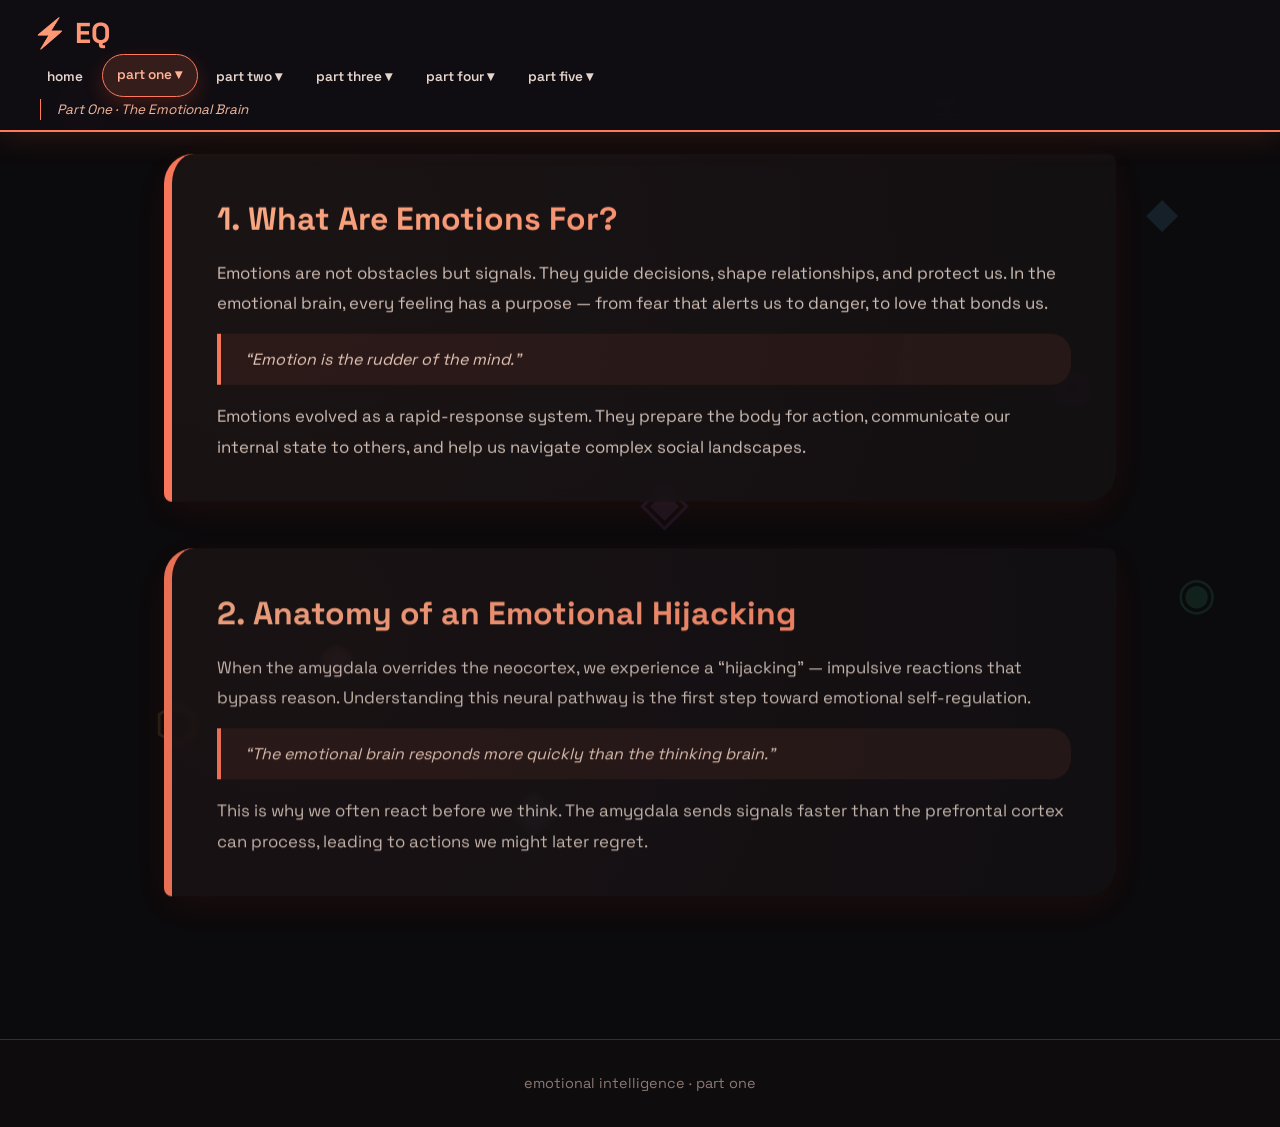
==== part1.html @ 92a75567 "Add files via upload" ====
<!DOCTYPE html>
<html lang="en">
<head>
    <meta charset="UTF-8" />
    <meta name="viewport" content="width=device-width, initial-scale=1.0"/>
    <title>EQ · Part One</title>
    <link rel="stylesheet" href="style.css" />
    <link href="https://fonts.googleapis.com/css2?family=Space+Grotesk:wght@400;600;700&display=swap" rel="stylesheet"/>
</head>
<body>
    <div class="floating-objects" aria-hidden="true">
        <span class="obj obj-1">✦</span><span class="obj obj-2">◆</span>
        <span class="obj obj-3">⬡</span><span class="obj obj-4">◈</span>
        <span class="obj obj-5">◉</span><span class="obj obj-6">⬢</span>
        <span class="obj obj-7">✦</span><span class="obj obj-8">◆</span>
        <span class="obj obj-9">⬡</span>
    </div>

    <nav class="navbar">
        <div class="nav-brand">⚡ EQ</div>
        <ul class="nav-links">
            <li><a href="index.html" class="dropbtn">home</a></li>
            <li class="dropdown">
                <a href="#" class="dropbtn active">part one ▾</a>
                <ul class="dropdown-content">
                    <li><a href="part1.html#part1-1">1. What Are Emotions For?</a></li>
                    <li><a href="part1.html#part1-2">2. Anatomy of an Emotional Hijacking</a></li>
                </ul>
            </li>
            <li class="dropdown">
                <a href="#" class="dropbtn">part two ▾</a>
                <ul class="dropdown-content">
                    <li><a href="part2.html#part2-3">3. When Smart Is Dumb</a></li>
                    <li><a href="part2.html#part2-4">4. Know Thyself</a></li>
                    <li><a href="part2.html#part2-5">5. Passion's Slaves</a></li>
                    <li><a href="part2.html#part2-6">6. The Master Aptitude</a></li>
                    <li><a href="part2.html#part2-7">7. The Roots of Empathy</a></li>
                    <li><a href="part2.html#part2-8">8. The Social Arts</a></li>
                </ul>
            </li>
            <li class="dropdown">
                <a href="#" class="dropbtn">part three ▾</a>
                <ul class="dropdown-content">
                    <li><a href="part3.html#part3-9">9. Intimate Enemies</a></li>
                    <li><a href="part3.html#part3-10">10. Managing with Heart</a></li>
                    <li><a href="part3.html#part3-11">11. Mind and Medicine</a></li>
                </ul>
            </li>
            <li class="dropdown">
                <a href="#" class="dropbtn">part four ▾</a>
                <ul class="dropdown-content">
                    <li><a href="part4.html#part4-12">12. The Family Crucible</a></li>
                    <li><a href="part4.html#part4-13">13. Trauma and Emotional Relearning</a></li>
                    <li><a href="part4.html#part4-14">14. Temperament Is Not Destiny</a></li>
                </ul>
            </li>
            <li class="dropdown">
                <a href="#" class="dropbtn">part five ▾</a>
                <ul class="dropdown-content">
                    <li><a href="part5.html#part5-15">15. The Cost of Emotional Illiteracy</a></li>
                    <li><a href="part5.html#part5-16">16. Schooling the Emotions</a></li>
                </ul>
            </li>
        </ul>
        <div class="nav-extra">Part One · The Emotional Brain</div>
    </nav>

    <main class="content">
        <section id="part1-1" class="page-section">
            <h2>1. What Are Emotions For?</h2>
            <p>Emotions are not obstacles but signals. They guide decisions, shape relationships, and protect us. In the emotional brain, every feeling has a purpose — from fear that alerts us to danger, to love that bonds us.</p>
            <div class="quote">“Emotion is the rudder of the mind.”</div>
            <p>Emotions evolved as a rapid-response system. They prepare the body for action, communicate our internal state to others, and help us navigate complex social landscapes.</p>
        </section>
        <section id="part1-2" class="page-section">
            <h2>2. Anatomy of an Emotional Hijacking</h2>
            <p>When the amygdala overrides the neocortex, we experience a “hijacking” — impulsive reactions that bypass reason. Understanding this neural pathway is the first step toward emotional self-regulation.</p>
            <div class="quote">“The emotional brain responds more quickly than the thinking brain.”</div>
            <p>This is why we often react before we think. The amygdala sends signals faster than the prefrontal cortex can process, leading to actions we might later regret.</p>
        </section>
    </main>

    <footer class="footer"><p>emotional intelligence · part one</p></footer>
    <script src="script.js"></script>
</body>
</html>
---- style.css ----
/* style.css */
* {
    margin: 0;
    padding: 0;
    box-sizing: border-box;
}

body {
    font-family: 'Space Grotesk', sans-serif;
    background: #0b0a0c;
    color: #e8dfd7;
    line-height: 1.6;
    padding-top: 80px;
    overflow-x: hidden;
}

/* floating objects */
.floating-objects {
    position: fixed;
    top: 0;
    left: 0;
    width: 100%;
    height: 100%;
    pointer-events: none;
    z-index: 0;
    overflow: hidden;
}

.obj {
    position: absolute;
    font-size: 2.2rem;
    color: rgba(255, 180, 100, 0.12);
    animation: floatObj 18s infinite alternate ease-in-out;
}

.obj-1 { top: 8%; left: 5%; animation-duration: 14s; font-size: 3rem; color: rgba(255, 120, 80, 0.15); }
.obj-2 { top: 20%; right: 8%; animation-duration: 19s; animation-delay: -2s; font-size: 2.6rem; color: rgba(100, 200, 255, 0.12); }
.obj-3 { bottom: 15%; left: 12%; animation-duration: 16s; animation-delay: -4s; font-size: 3.2rem; color: rgba(255, 220, 100, 0.10); }
.obj-4 { top: 50%; left: 50%; animation-duration: 22s; animation-delay: -6s; font-size: 4rem; color: rgba(200, 130, 255, 0.08); }
.obj-5 { bottom: 30%; right: 5%; animation-duration: 17s; animation-delay: -3s; font-size: 2.8rem; color: rgba(80, 255, 180, 0.10); }
.obj-6 { top: 70%; left: 25%; animation-duration: 20s; animation-delay: -5s; font-size: 2.4rem; color: rgba(255, 150, 200, 0.10); }
.obj-7 { top: 10%; right: 25%; animation-duration: 15s; animation-delay: -1s; font-size: 2rem; color: rgba(255, 200, 150, 0.08); }
.obj-8 { bottom: 5%; left: 40%; animation-duration: 21s; animation-delay: -7s; font-size: 3.6rem; color: rgba(150, 220, 255, 0.07); }
.obj-9 { top: 40%; right: 15%; animation-duration: 18s; animation-delay: -4s; font-size: 2.2rem; color: rgba(255, 100, 130, 0.10); }

@keyframes floatObj {
    0% { transform: translate(0, 0) rotate(0deg) scale(1); }
    25% { transform: translate(30px, -40px) rotate(12deg) scale(1.1); }
    50% { transform: translate(-20px, 20px) rotate(-8deg) scale(0.9); }
    75% { transform: translate(40px, 30px) rotate(6deg) scale(1.05); }
    100% { transform: translate(-10px, -20px) rotate(-4deg) scale(1); }
}

/* ===== NAVIGATION ===== */
.navbar {
    position: fixed;
    top: 0;
    left: 0;
    width: 100%;
    background: rgba(18, 15, 20, 0.92);
    backdrop-filter: blur(14px);
    padding: 0.6rem 2rem;
    z-index: 1000;
    border-bottom: 2px solid #ff7a5c;
    box-shadow: 0 4px 30px rgba(255, 100, 50, 0.15);
    min-height: 70px;
}

.nav-header {
    display: flex;
    align-items: center;
    justify-content: space-between;
    width: 100%;
}

.nav-brand {
    font-size: 1.8rem;
    font-weight: 700;
    background: linear-gradient(135deg, #ff9a76, #ff5e4a);
    -webkit-background-clip: text;
    -webkit-text-fill-color: transparent;
    background-clip: text;
    flex-shrink: 0;
}

/* Hamburger */
.hamburger {
    display: none;
    flex-direction: column;
    gap: 5px;
    background: transparent;
    border: none;
    cursor: pointer;
    padding: 5px;
    z-index: 1001;
}

.hamburger .bar {
    width: 28px;
    height: 3px;
    background: #e6d5cc;
    border-radius: 3px;
    transition: all 0.3s ease;
}

.hamburger.active .bar:nth-child(1) {
    transform: rotate(45deg) translate(5px, 6px);
}

.hamburger.active .bar:nth-child(2) {
    opacity: 0;
}

.hamburger.active .bar:nth-child(3) {
    transform: rotate(-45deg) translate(5px, -6px);
}

.nav-menu {
    display: flex;
    align-items: center;
    gap: 1rem;
    transition: all 0.3s ease;
}

.nav-links {
    list-style: none;
    display: flex;
    gap: 0.2rem;
    flex-wrap: wrap;
    margin: 0;
    padding: 0;
    align-items: center;
}

.nav-links li {
    position: relative;
    list-style: none;
}

.dropbtn {
    display: block;
    color: #e6d5cc;
    text-decoration: none;
    padding: 0.6rem 0.9rem;
    font-weight: 600;
    font-size: 0.85rem;
    border-radius: 40px;
    transition: 0.25s;
    border: 1px solid transparent;
    white-space: nowrap;
    cursor: pointer;
}

.dropbtn:hover, .dropbtn.active {
    background: rgba(255, 120, 80, 0.15);
    color: #ffb295;
    border-color: #ff7a5c;
    transform: translateY(-2px);
    box-shadow: 0 8px 20px rgba(255, 80, 40, 0.2);
}

.dropdown-content {
    display: none;
    position: absolute;
    top: 100%;
    left: 0;
    min-width: 220px;
    background: #1f1820;
    border-radius: 16px;
    padding: 0.6rem 0;
    box-shadow: 0 16px 40px rgba(0,0,0,0.8);
    border: 1px solid #ff7a5c;
    animation: dropdownPulse 0.35s ease;
    z-index: 1001;
    margin-top: 4px;
}

.dropdown-content li {
    list-style: none;
    position: relative;
}

.dropdown-content a {
    color: #e2cec4;
    text-decoration: none;
    display: block;
    padding: 0.5rem 1.4rem;
    font-size: 0.85rem;
    transition: 0.2s;
    border-left: 3px solid transparent;
    white-space: nowrap;
}

.dropdown-content a:hover {
    background: #2f2128;
    border-left-color: #ff7a5c;
    color: #ffd5c0;
    padding-left: 1.8rem;
}

/* Desktop hover */
@media (min-width: 769px) {
    .dropdown:hover .dropdown-content {
        display: block;
    }
}

@keyframes dropdownPulse {
    0% { opacity: 0; transform: translateY(8px) scale(0.96); }
    100% { opacity: 1; transform: translateY(0) scale(1); }
}

.nav-extra {
    color: #f0b8a0;
    font-style: italic;
    font-size: 0.85rem;
    border-left: 1px solid #ff7a5c;
    padding-left: 1rem;
    margin-left: 0.5rem;
}

/* ===== CONTENT ===== */
.content {
    max-width: 1000px;
    margin: 0 auto;
    padding: 2rem 1.5rem 4rem;
    position: relative;
    z-index: 2;
}

.page-section {
    background: rgba(25, 20, 24, 0.7);
    backdrop-filter: blur(4px);
    padding: 2.5rem 2.8rem;
    margin: 2.8rem 0;
    border-radius: 30px 8px 30px 8px;
    border-left: 8px solid #ff7a5c;
    box-shadow: 0 10px 40px rgba(255, 80, 40, 0.08);
    transition: all 0.4s cubic-bezier(0.175, 0.885, 0.32, 1.275);
    scroll-margin-top: 100px;
    position: relative;
    overflow: hidden;
}

.page-section::before {
    content: '';
    position: absolute;
    top: -50%;
    left: -50%;
    width: 200%;
    height: 200%;
    background: radial-gradient(circle at 30% 40%, rgba(255, 120, 80, 0.03), transparent 60%);
    pointer-events: none;
}

.page-section:hover {
    transform: scale(1.01) translateY(-6px);
    border-left-color: #ffb07c;
    box-shadow: 0 20px 50px rgba(255, 80, 40, 0.18);
}

.page-section h2 {
    font-size: 2rem;
    font-weight: 700;
    color: #ffbe9e;
    margin-bottom: 0.8rem;
    background: linear-gradient(135deg, #ffb08a, #ff7a5c);
    -webkit-background-clip: text;
    -webkit-text-fill-color: transparent;
    background-clip: text;
}

.page-section p {
    font-size: 1.05rem;
    color: #d5c6bc;
    line-height: 1.8;
}

.quote {
    font-style: italic;
    border-left: 4px solid #ff7a5c;
    padding-left: 1.5rem;
    color: #eccfc0;
    background: rgba(255, 120, 80, 0.08);
    border-radius: 0 20px 20px 0;
    padding: 0.8rem 1.5rem;
    margin: 1rem 0;
}

.highlight {
    border-left-color: #ffb07c;
    background: linear-gradient(145deg, #1f171c, #2a1f24);
}

blockquote {
    font-size: 1.5rem;
    font-weight: 400;
    font-style: italic;
    color: #f0d4c4;
    padding: 1.2rem 2rem;
    background: rgba(255, 180, 130, 0.06);
    border-radius: 40px 8px 40px 8px;
    margin: 1.5rem 0;
    border: 1px solid #ff7a5c;
}

.hero-section {
    text-align: center;
    border-left-color: #ffb07c;
    padding: 4rem 2.8rem;
}

.hero-section h1 {
    font-size: 3.5rem;
    background: linear-gradient(135deg, #ffb08a, #ff5e4a);
    -webkit-background-clip: text;
    -webkit-text-fill-color: transparent;
    background-clip: text;
}

.subtitle {
    font-size: 1.2rem;
    color: #b8a094;
    margin-bottom: 2rem;
}

.hero-quote {
    max-width: 700px;
    margin: 0 auto 2rem;
}

.hero-quote blockquote {
    font-size: 1.3rem;
    border: none;
    background: rgba(255, 180, 130, 0.05);
}

.hero-quote cite {
    color: #a0887c;
    font-size: 1rem;
}

.btn-primary {
    display: inline-block;
    padding: 0.8rem 2.5rem;
    background: linear-gradient(135deg, #ff7a5c, #ff5e4a);
    color: #fff;
    text-decoration: none;
    border-radius: 50px;
    font-weight: 700;
    transition: 0.3s;
    box-shadow: 0 8px 25px rgba(255, 80, 40, 0.3);
}

.btn-primary:hover {
    transform: scale(1.05);
    box-shadow: 0 12px 35px rgba(255, 80, 40, 0.5);
}

.footer {
    text-align: center;
    padding: 2rem 1rem;
    color: #8a7a72;
    font-size: 0.9rem;
    border-top: 1px solid #3a2e2a;
    background: #0f0c0e;
    margin-top: 2rem;
}

/* ===== RESPONSIVE ===== */
@media (max-width: 1024px) {
    .dropbtn {
        font-size: 0.8rem;
        padding: 0.5rem 0.7rem;
    }
    .dropdown-content {
        min-width: 200px;
    }
}

@media (max-width: 768px) {
    body {
        padding-top: 60px;
    }

    .navbar {
        padding: 0.5rem 1rem;
        min-height: 60px;
    }

    .hamburger {
        display: flex;
    }

    .nav-menu {
        display: none;
        flex-direction: column;
        width: 100%;
        padding: 1rem 0;
        gap: 0.5rem;
        max-height: 70vh;
        overflow-y: auto;
    }

    .nav-menu.open {
        display: flex;
    }

    .nav-links {
        flex-direction: column;
        width: 100%;
        gap: 0.3rem;
    }

    .nav-links li {
        width: 100%;
    }

    .dropbtn {
        width: 100%;
        text-align: center;
        padding: 0.6rem 0.8rem;
        font-size: 0.85rem;
        white-space: normal;
    }

    .dropdown-content {
        position: static;
        width: 100%;
        border-radius: 12px;
        margin-top: 2px;
        box-shadow: none;
        border: 1px solid rgba(255, 122, 92, 0.3);
        animation: none;
        max-height: 0;
        overflow: hidden;
        padding: 0;
        transition: max-height 0.3s ease, padding 0.3s ease;
    }

    .dropdown-content.open {
        max-height: 500px;
        padding: 0.4rem 0;
    }

    .dropdown-content a {
        white-space: normal;
        font-size: 0.8rem;
        padding: 0.4rem 1rem;
        text-align: center;
        border-left: none;
        border-bottom: 1px solid rgba(255, 122, 92, 0.1);
    }

    .dropdown-content a:hover {
        padding-left: 1rem;
        background: rgba(255, 120, 80, 0.1);
    }

    .dropdown-content a:last-child {
        border-bottom: none;
    }

    .nav-extra {
        display: none;
    }

    .content {
        padding: 1rem 1rem 3rem;
    }

    .page-section {
        padding: 1.8rem 1.2rem;
        margin: 1.8rem 0;
        border-left-width: 6px;
        border-radius: 20px 6px 20px 6px;
    }

    .page-section h2 {
        font-size: 1.5rem;
    }

    .page-section p {
        font-size: 0.95rem;
        line-height: 1.6;
    }

    .hero-section {
        padding: 2.5rem 1.2rem;
    }

    .hero-section h1 {
        font-size: 2.2rem;
    }

    .subtitle {
        font-size: 1rem;
    }

    blockquote {
        font-size: 1.1rem;
        padding: 1rem 1.2rem;
        margin: 1rem 0;
    }

    .hero-quote blockquote {
        font-size: 1rem;
    }

    .btn-primary {
        padding: 0.6rem 1.8rem;
        font-size: 0.9rem;
    }

    .obj {
        font-size: 1.6rem;
    }
}

@media (max-width: 480px) {
    .navbar {
        padding: 0.4rem 0.8rem;
        min-height: 55px;
    }

    .nav-brand {
        font-size: 1.4rem;
    }

    .hamburger .bar {
        width: 24px;
        height: 2.5px;
    }

    .dropbtn {
        font-size: 0.75rem;
        padding: 0.5rem 0.6rem;
    }

    .dropdown-content a {
        font-size: 0.7rem;
        padding: 0.35rem 0.8rem;
    }

    .page-section {
        padding: 1.2rem 0.8rem;
        margin: 1.2rem 0;
    }

    .page-section h2 {
        font-size: 1.2rem;
    }

    .page-section p {
        font-size: 0.85rem;
    }

    .hero-section h1 {
        font-size: 1.8rem;
    }

    blockquote {
        font-size: 0.95rem;
        padding: 0.8rem 1rem;
    }

    .quote {
        font-size: 0.9rem;
        padding: 0.6rem 1rem;
    }

    .obj {
        font-size: 1.2rem;
    }

    .floating-objects .obj-4,
    .floating-objects .obj-8 {
        display: none;
    }
}
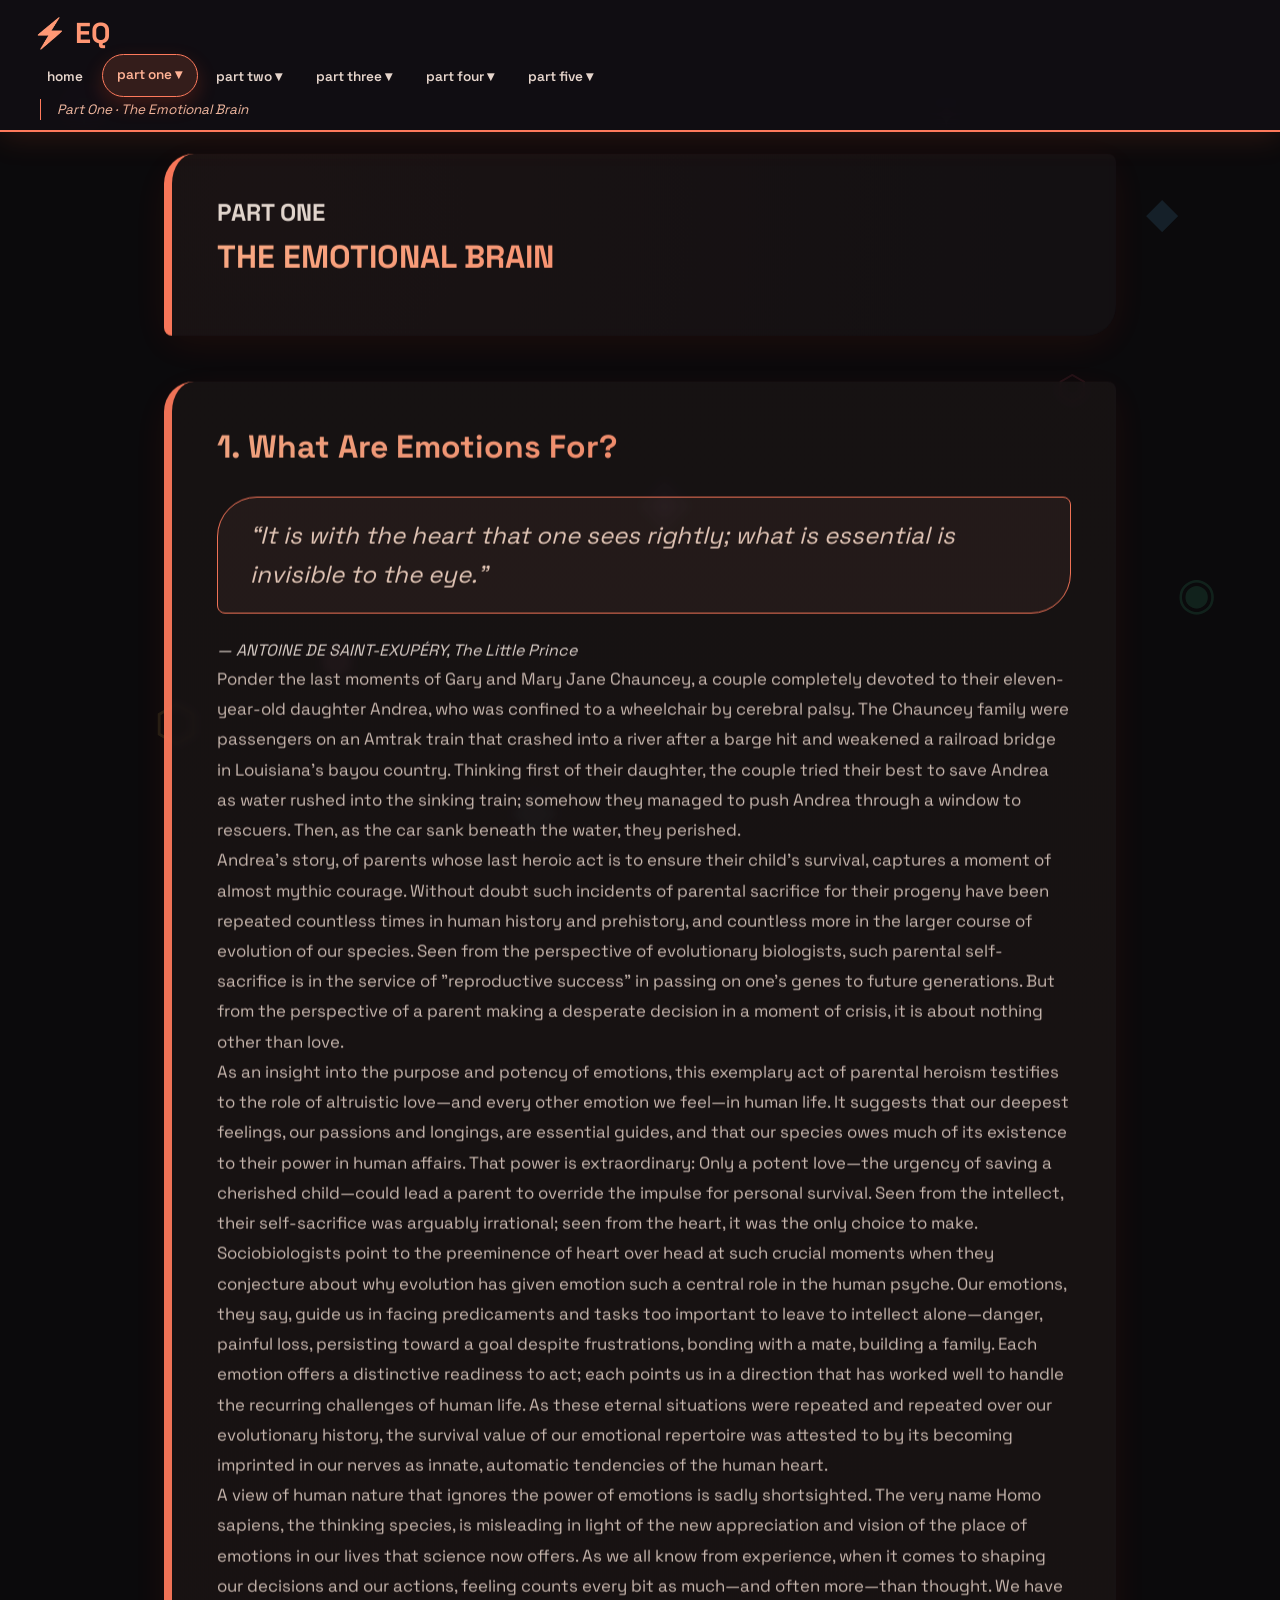
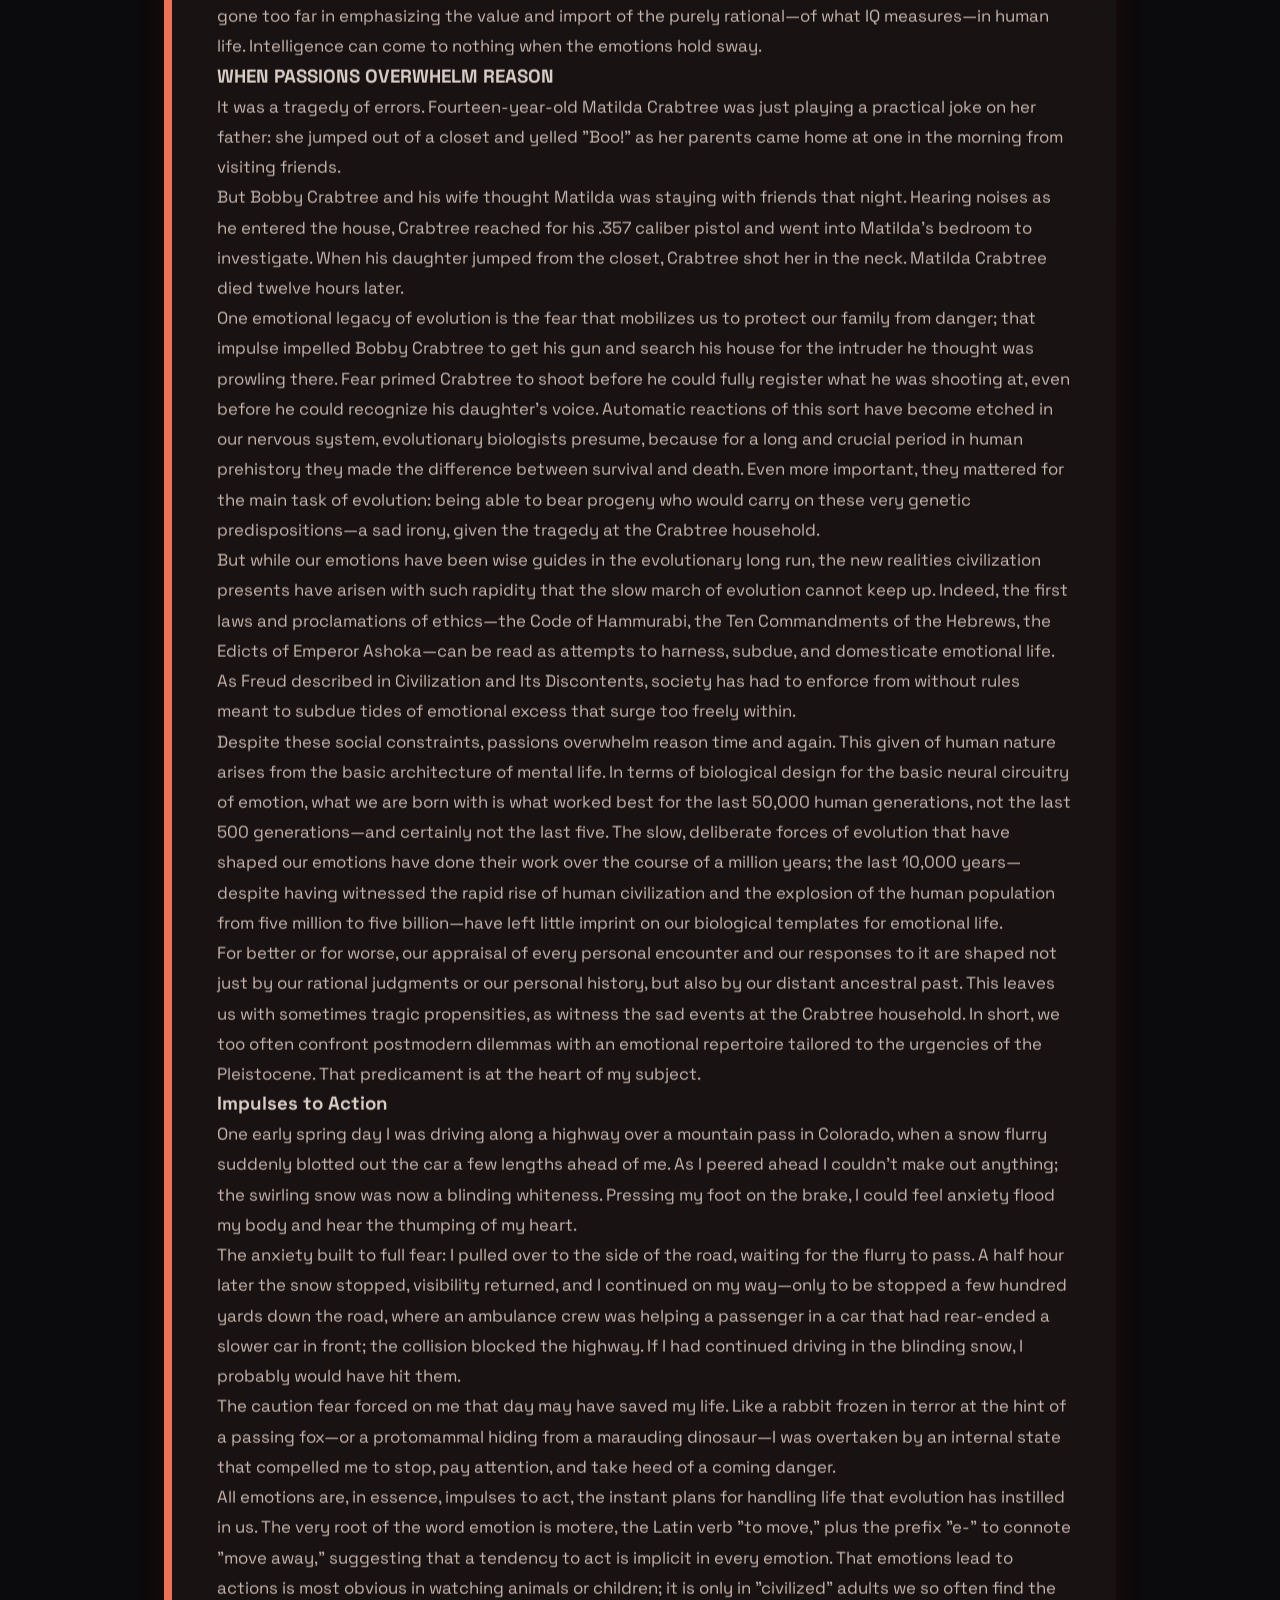
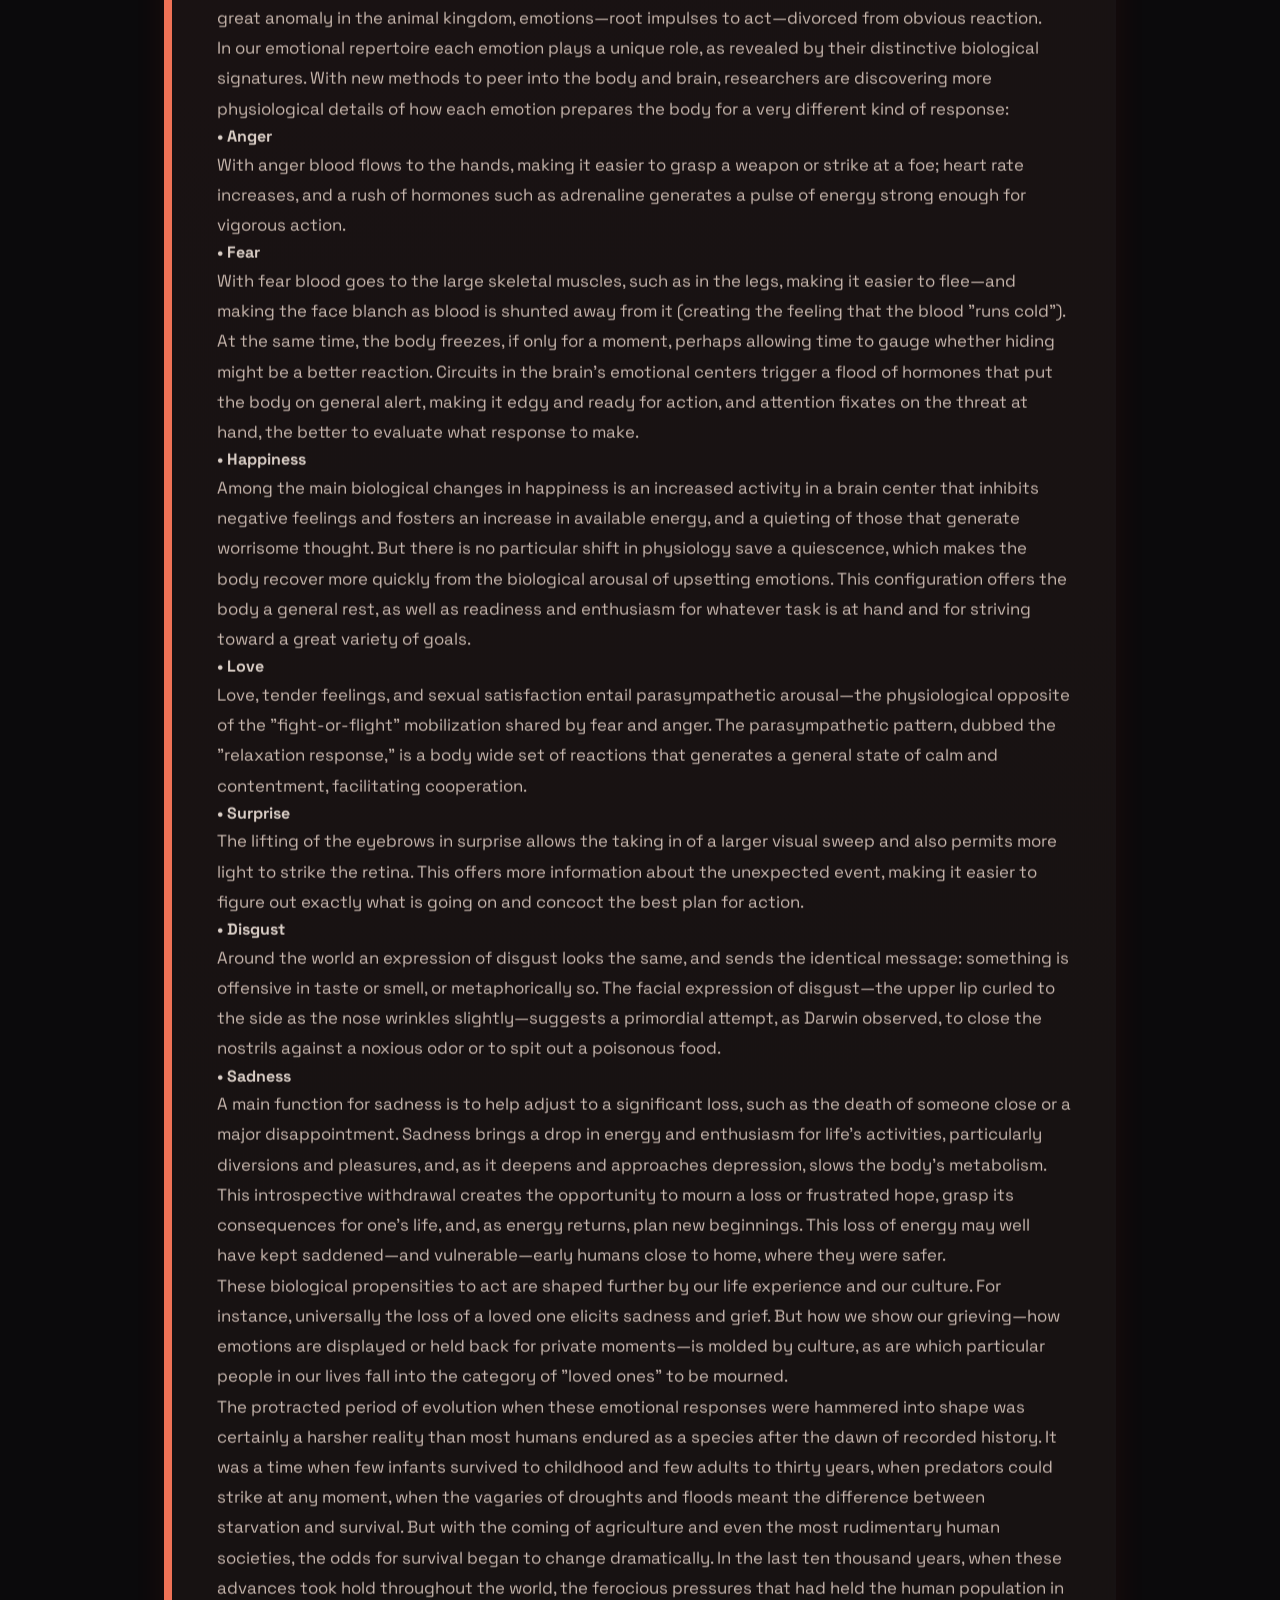
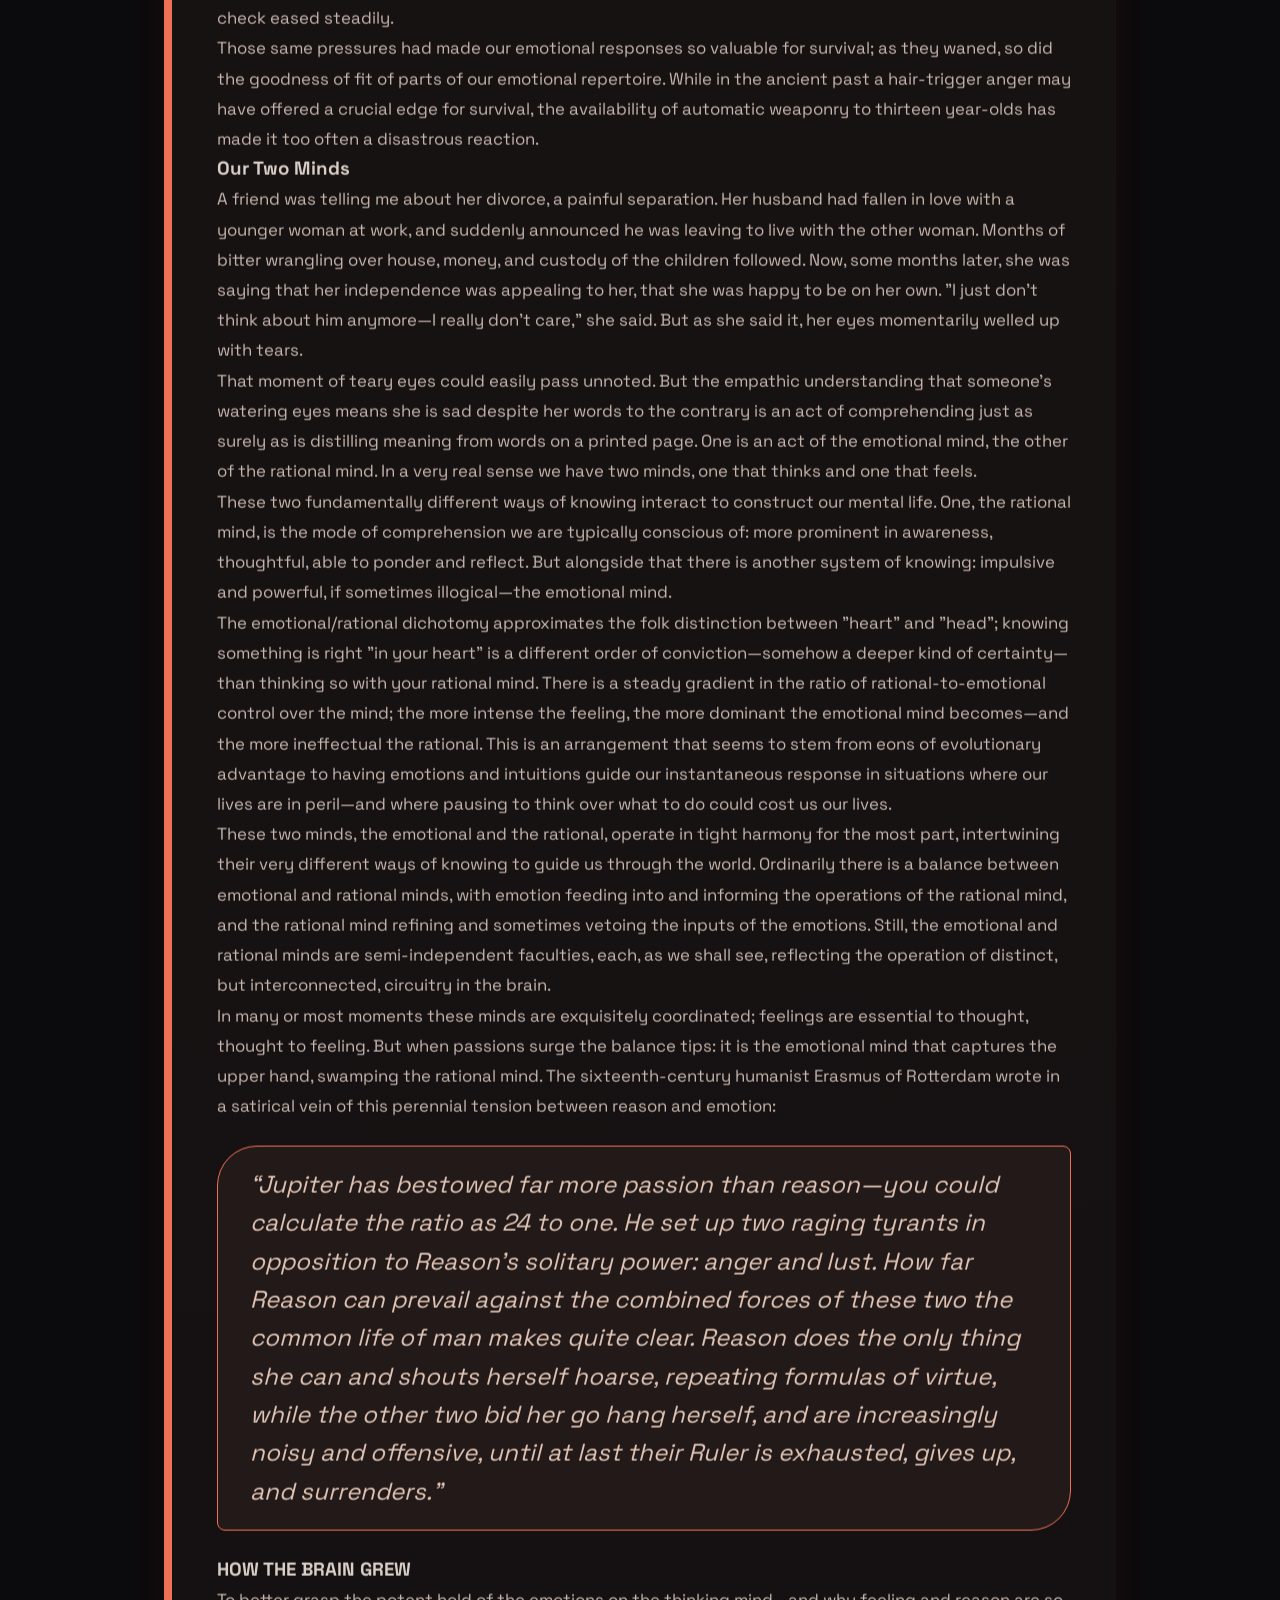
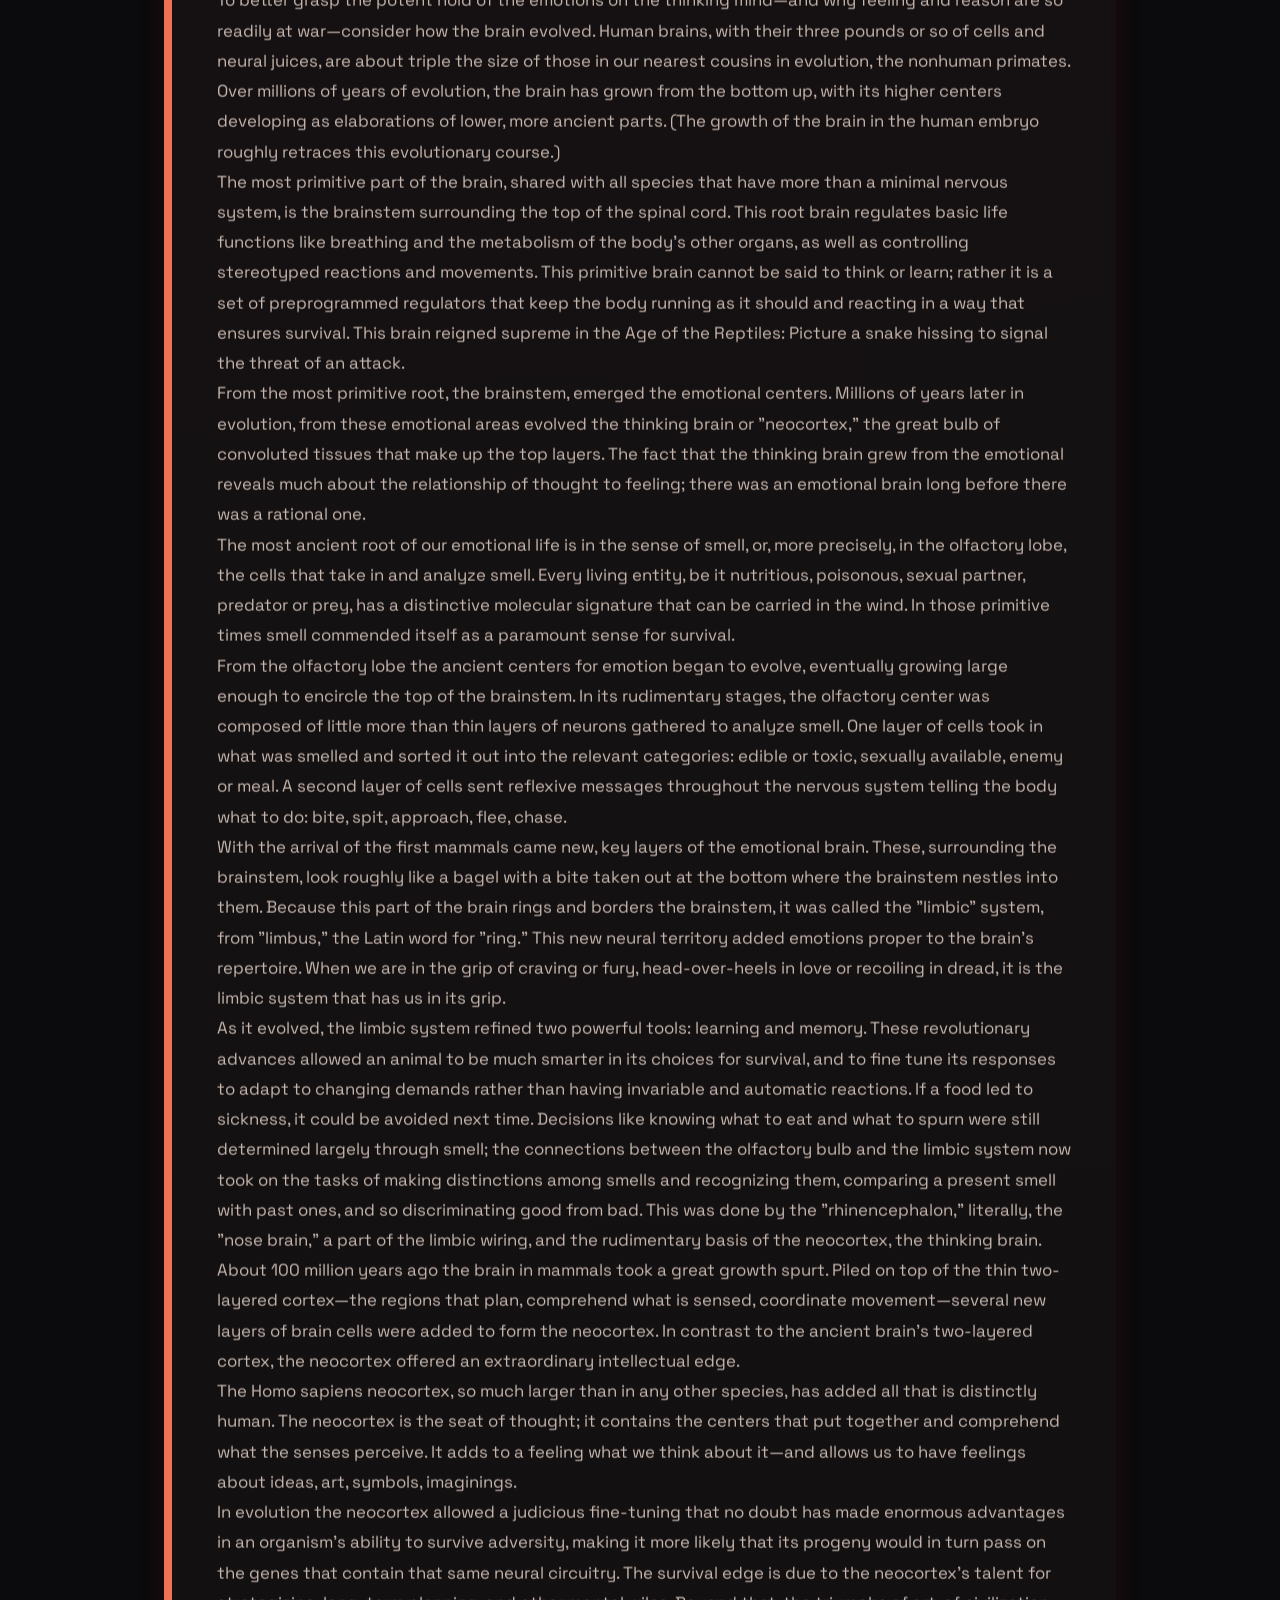
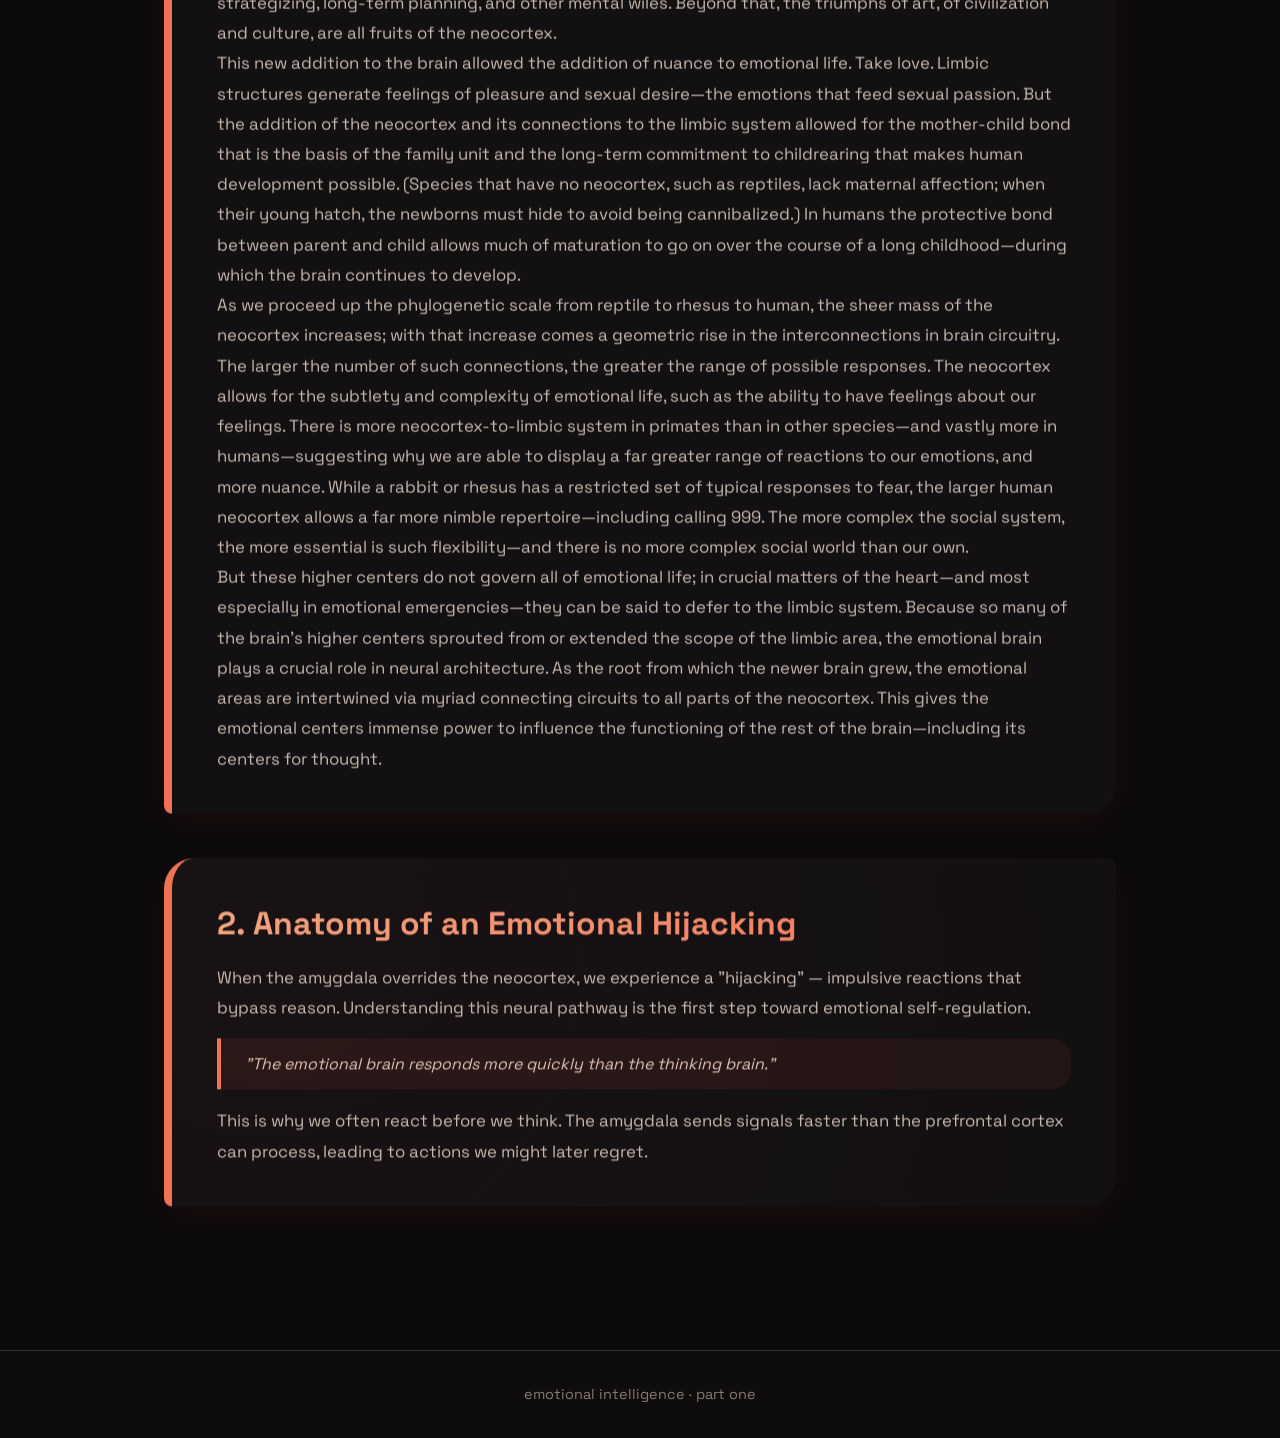
==== commit 36b859ee: "Update part1.html" ====
--- a/part1.html
+++ b/part1.html
@@ -66,21 +66,151 @@
     </nav>
 
     <main class="content">
-        <section id="part1-1" class="page-section">
-            <h2>1. What Are Emotions For?</h2>
-            <p>Emotions are not obstacles but signals. They guide decisions, shape relationships, and protect us. In the emotional brain, every feeling has a purpose — from fear that alerts us to danger, to love that bonds us.</p>
-            <div class="quote">“Emotion is the rudder of the mind.”</div>
-            <p>Emotions evolved as a rapid-response system. They prepare the body for action, communicate our internal state to others, and help us navigate complex social landscapes.</p>
-        </section>
-        <section id="part1-2" class="page-section">
-            <h2>2. Anatomy of an Emotional Hijacking</h2>
-            <p>When the amygdala overrides the neocortex, we experience a “hijacking” — impulsive reactions that bypass reason. Understanding this neural pathway is the first step toward emotional self-regulation.</p>
-            <div class="quote">“The emotional brain responds more quickly than the thinking brain.”</div>
-            <p>This is why we often react before we think. The amygdala sends signals faster than the prefrontal cortex can process, leading to actions we might later regret.</p>
-        </section>
-    </main>
+    <!-- Part One Header -->
+    <section class="page-section part-header">
+        <h1 class="part-title">PART ONE</h1>
+        <h2 class="part-subtitle">THE EMOTIONAL BRAIN</h2>
+    </section>
+
+    <!-- Chapter 1: What Are Emotions For? -->
+    <section id="part1-1" class="page-section">
+        <h2>1. What Are Emotions For?</h2>
+        
+        <div class="epigraph">
+            <blockquote>“It is with the heart that one sees rightly; what is essential is invisible to the eye.”</blockquote>
+            <cite>— ANTOINE DE SAINT-EXUPÉRY, <em>The Little Prince</em></cite>
+        </div>
+
+        <p>Ponder the last moments of Gary and Mary Jane Chauncey, a couple completely devoted to their eleven-year-old daughter Andrea, who was confined to a wheelchair by cerebral palsy. The Chauncey family were passengers on an Amtrak train that crashed into a river after a barge hit and weakened a railroad bridge in Louisiana's bayou country. Thinking first of their daughter, the couple tried their best to save Andrea as water rushed into the sinking train; somehow they managed to push Andrea through a window to rescuers. Then, as the car sank beneath the water, they perished.</p>
+        
+        <p>Andrea's story, of parents whose last heroic act is to ensure their child's survival, captures a moment of almost mythic courage. Without doubt such incidents of parental sacrifice for their progeny have been repeated countless times in human history and prehistory, and countless more in the larger course of evolution of our species. Seen from the perspective of evolutionary biologists, such parental self-sacrifice is in the service of "reproductive success" in passing on one's genes to future generations. But from the perspective of a parent making a desperate decision in a moment of crisis, it is about nothing other than love.</p>
+        
+        <p>As an insight into the purpose and potency of emotions, this exemplary act of parental heroism testifies to the role of altruistic love—and every other emotion we feel—in human life. It suggests that our deepest feelings, our passions and longings, are essential guides, and that our species owes much of its existence to their power in human affairs. That power is extraordinary: Only a potent love—the urgency of saving a cherished child—could lead a parent to override the impulse for personal survival. Seen from the intellect, their self-sacrifice was arguably irrational; seen from the heart, it was the only choice to make.</p>
+        
+        <p>Sociobiologists point to the preeminence of heart over head at such crucial moments when they conjecture about why evolution has given emotion such a central role in the human psyche. Our emotions, they say, guide us in facing predicaments and tasks too important to leave to intellect alone—danger, painful loss, persisting toward a goal despite frustrations, bonding with a mate, building a family. Each emotion offers a distinctive readiness to act; each points us in a direction that has worked well to handle the recurring challenges of human life. As these eternal situations were repeated and repeated over our evolutionary history, the survival value of our emotional repertoire was attested to by its becoming imprinted in our nerves as innate, automatic tendencies of the human heart.</p>
+        
+        <p>A view of human nature that ignores the power of emotions is sadly shortsighted. The very name Homo sapiens, the thinking species, is misleading in light of the new appreciation and vision of the place of emotions in our lives that science now offers. As we all know from experience, when it comes to shaping our decisions and our actions, feeling counts every bit as much—and often more—than thought. We have gone too far in emphasizing the value and import of the purely rational—of what IQ measures—in human life. Intelligence can come to nothing when the emotions hold sway.</p>
+
+        <h3>WHEN PASSIONS OVERWHELM REASON</h3>
+
+        <p>It was a tragedy of errors. Fourteen-year-old Matilda Crabtree was just playing a practical joke on her father: she jumped out of a closet and yelled "Boo!" as her parents came home at one in the morning from visiting friends.</p>
+        
+        <p>But Bobby Crabtree and his wife thought Matilda was staying with friends that night. Hearing noises as he entered the house, Crabtree reached for his .357 caliber pistol and went into Matilda's bedroom to investigate. When his daughter jumped from the closet, Crabtree shot her in the neck. Matilda Crabtree died twelve hours later.</p>
+        
+        <p>One emotional legacy of evolution is the fear that mobilizes us to protect our family from danger; that impulse impelled Bobby Crabtree to get his gun and search his house for the intruder he thought was prowling there. Fear primed Crabtree to shoot before he could fully register what he was shooting at, even before he could recognize his daughter's voice. Automatic reactions of this sort have become etched in our nervous system, evolutionary biologists presume, because for a long and crucial period in human prehistory they made the difference between survival and death. Even more important, they mattered for the main task of evolution: being able to bear progeny who would carry on these very genetic predispositions—a sad irony, given the tragedy at the Crabtree household.</p>
+        
+        <p>But while our emotions have been wise guides in the evolutionary long run, the new realities civilization presents have arisen with such rapidity that the slow march of evolution cannot keep up. Indeed, the first laws and proclamations of ethics—the Code of Hammurabi, the Ten Commandments of the Hebrews, the Edicts of Emperor Ashoka—can be read as attempts to harness, subdue, and domesticate emotional life. As Freud described in Civilization and Its Discontents, society has had to enforce from without rules meant to subdue tides of emotional excess that surge too freely within.</p>
+        
+        <p>Despite these social constraints, passions overwhelm reason time and again. This given of human nature arises from the basic architecture of mental life. In terms of biological design for the basic neural circuitry of emotion, what we are born with is what worked best for the last 50,000 human generations, not the last 500 generations—and certainly not the last five. The slow, deliberate forces of evolution that have shaped our emotions have done their work over the course of a million years; the last 10,000 years—despite having witnessed the rapid rise of human civilization and the explosion of the human population from five million to five billion—have left little imprint on our biological templates for emotional life.</p>
+        
+        <p>For better or for worse, our appraisal of every personal encounter and our responses to it are shaped not just by our rational judgments or our personal history, but also by our distant ancestral past. This leaves us with sometimes tragic propensities, as witness the sad events at the Crabtree household. In short, we too often confront postmodern dilemmas with an emotional repertoire tailored to the urgencies of the Pleistocene. That predicament is at the heart of my subject.</p>
+
+        <h3>Impulses to Action</h3>
+
+        <p>One early spring day I was driving along a highway over a mountain pass in Colorado, when a snow flurry suddenly blotted out the car a few lengths ahead of me. As I peered ahead I couldn't make out anything; the swirling snow was now a blinding whiteness. Pressing my foot on the brake, I could feel anxiety flood my body and hear the thumping of my heart.</p>
+        
+        <p>The anxiety built to full fear: I pulled over to the side of the road, waiting for the flurry to pass. A half hour later the snow stopped, visibility returned, and I continued on my way—only to be stopped a few hundred yards down the road, where an ambulance crew was helping a passenger in a car that had rear-ended a slower car in front; the collision blocked the highway. If I had continued driving in the blinding snow, I probably would have hit them.</p>
+        
+        <p>The caution fear forced on me that day may have saved my life. Like a rabbit frozen in terror at the hint of a passing fox—or a protomammal hiding from a marauding dinosaur—I was overtaken by an internal state that compelled me to stop, pay attention, and take heed of a coming danger.</p>
+        
+        <p>All emotions are, in essence, impulses to act, the instant plans for handling life that evolution has instilled in us. The very root of the word emotion is motere, the Latin verb "to move," plus the prefix "e-" to connote "move away," suggesting that a tendency to act is implicit in every emotion. That emotions lead to actions is most obvious in watching animals or children; it is only in "civilized" adults we so often find the great anomaly in the animal kingdom, emotions—root impulses to act—divorced from obvious reaction.</p>
+        
+        <p>In our emotional repertoire each emotion plays a unique role, as revealed by their distinctive biological signatures. With new methods to peer into the body and brain, researchers are discovering more physiological details of how each emotion prepares the body for a very different kind of response:</p>
+
+        <div class="emotion-list">
+            <div class="emotion-item">
+                <h4>• Anger</h4>
+                <p>With anger blood flows to the hands, making it easier to grasp a weapon or strike at a foe; heart rate increases, and a rush of hormones such as adrenaline generates a pulse of energy strong enough for vigorous action.</p>
+            </div>
+            <div class="emotion-item">
+                <h4>• Fear</h4>
+                <p>With fear blood goes to the large skeletal muscles, such as in the legs, making it easier to flee—and making the face blanch as blood is shunted away from it (creating the feeling that the blood "runs cold"). At the same time, the body freezes, if only for a moment, perhaps allowing time to gauge whether hiding might be a better reaction. Circuits in the brain's emotional centers trigger a flood of hormones that put the body on general alert, making it edgy and ready for action, and attention fixates on the threat at hand, the better to evaluate what response to make.</p>
+            </div>
+            <div class="emotion-item">
+                <h4>• Happiness</h4>
+                <p>Among the main biological changes in happiness is an increased activity in a brain center that inhibits negative feelings and fosters an increase in available energy, and a quieting of those that generate worrisome thought. But there is no particular shift in physiology save a quiescence, which makes the body recover more quickly from the biological arousal of upsetting emotions. This configuration offers the body a general rest, as well as readiness and enthusiasm for whatever task is at hand and for striving toward a great variety of goals.</p>
+            </div>
+            <div class="emotion-item">
+                <h4>• Love</h4>
+                <p>Love, tender feelings, and sexual satisfaction entail parasympathetic arousal—the physiological opposite of the "fight-or-flight" mobilization shared by fear and anger. The parasympathetic pattern, dubbed the "relaxation response," is a body wide set of reactions that generates a general state of calm and contentment, facilitating cooperation.</p>
+            </div>
+            <div class="emotion-item">
+                <h4>• Surprise</h4>
+                <p>The lifting of the eyebrows in surprise allows the taking in of a larger visual sweep and also permits more light to strike the retina. This offers more information about the unexpected event, making it easier to figure out exactly what is going on and concoct the best plan for action.</p>
+            </div>
+            <div class="emotion-item">
+                <h4>• Disgust</h4>
+                <p>Around the world an expression of disgust looks the same, and sends the identical message: something is offensive in taste or smell, or metaphorically so. The facial expression of disgust—the upper lip curled to the side as the nose wrinkles slightly—suggests a primordial attempt, as Darwin observed, to close the nostrils against a noxious odor or to spit out a poisonous food.</p>
+            </div>
+            <div class="emotion-item">
+                <h4>• Sadness</h4>
+                <p>A main function for sadness is to help adjust to a significant loss, such as the death of someone close or a major disappointment. Sadness brings a drop in energy and enthusiasm for life's activities, particularly diversions and pleasures, and, as it deepens and approaches depression, slows the body's metabolism. This introspective withdrawal creates the opportunity to mourn a loss or frustrated hope, grasp its consequences for one's life, and, as energy returns, plan new beginnings. This loss of energy may well have kept saddened—and vulnerable—early humans close to home, where they were safer.</p>
+            </div>
+        </div>
+
+        <p>These biological propensities to act are shaped further by our life experience and our culture. For instance, universally the loss of a loved one elicits sadness and grief. But how we show our grieving—how emotions are displayed or held back for private moments—is molded by culture, as are which particular people in our lives fall into the category of "loved ones" to be mourned.</p>
+        
+        <p>The protracted period of evolution when these emotional responses were hammered into shape was certainly a harsher reality than most humans endured as a species after the dawn of recorded history. It was a time when few infants survived to childhood and few adults to thirty years, when predators could strike at any moment, when the vagaries of droughts and floods meant the difference between starvation and survival. But with the coming of agriculture and even the most rudimentary human societies, the odds for survival began to change dramatically. In the last ten thousand years, when these advances took hold throughout the world, the ferocious pressures that had held the human population in check eased steadily.</p>
+        
+        <p>Those same pressures had made our emotional responses so valuable for survival; as they waned, so did the goodness of fit of parts of our emotional repertoire. While in the ancient past a hair-trigger anger may have offered a crucial edge for survival, the availability of automatic weaponry to thirteen year-olds has made it too often a disastrous reaction.</p>
+
+        <h3>Our Two Minds</h3>
+
+        <p>A friend was telling me about her divorce, a painful separation. Her husband had fallen in love with a younger woman at work, and suddenly announced he was leaving to live with the other woman. Months of bitter wrangling over house, money, and custody of the children followed. Now, some months later, she was saying that her independence was appealing to her, that she was happy to be on her own. "I just don't think about him anymore—I really don't care," she said. But as she said it, her eyes momentarily welled up with tears.</p>
+        
+        <p>That moment of teary eyes could easily pass unnoted. But the empathic understanding that someone's watering eyes means she is sad despite her words to the contrary is an act of comprehending just as surely as is distilling meaning from words on a printed page. One is an act of the emotional mind, the other of the rational mind. In a very real sense we have two minds, one that thinks and one that feels.</p>
+        
+        <p>These two fundamentally different ways of knowing interact to construct our mental life. One, the rational mind, is the mode of comprehension we are typically conscious of: more prominent in awareness, thoughtful, able to ponder and reflect. But alongside that there is another system of knowing: impulsive and powerful, if sometimes illogical—the emotional mind.</p>
+        
+        <p>The emotional/rational dichotomy approximates the folk distinction between "heart" and "head"; knowing something is right "in your heart" is a different order of conviction—somehow a deeper kind of certainty—than thinking so with your rational mind. There is a steady gradient in the ratio of rational-to-emotional control over the mind; the more intense the feeling, the more dominant the emotional mind becomes—and the more ineffectual the rational. This is an arrangement that seems to stem from eons of evolutionary advantage to having emotions and intuitions guide our instantaneous response in situations where our lives are in peril—and where pausing to think over what to do could cost us our lives.</p>
+        
+        <p>These two minds, the emotional and the rational, operate in tight harmony for the most part, intertwining their very different ways of knowing to guide us through the world. Ordinarily there is a balance between emotional and rational minds, with emotion feeding into and informing the operations of the rational mind, and the rational mind refining and sometimes vetoing the inputs of the emotions. Still, the emotional and rational minds are semi-independent faculties, each, as we shall see, reflecting the operation of distinct, but interconnected, circuitry in the brain.</p>
+        
+        <p>In many or most moments these minds are exquisitely coordinated; feelings are essential to thought, thought to feeling. But when passions surge the balance tips: it is the emotional mind that captures the upper hand, swamping the rational mind. The sixteenth-century humanist Erasmus of Rotterdam wrote in a satirical vein of this perennial tension between reason and emotion:</p>
+
+        <div class="erasmus-quote">
+            <blockquote>“Jupiter has bestowed far more passion than reason—you could calculate the ratio as 24 to one. He set up two raging tyrants in opposition to Reason's solitary power: anger and lust. How far Reason can prevail against the combined forces of these two the common life of man makes quite clear. Reason does the only thing she can and shouts herself hoarse, repeating formulas of virtue, while the other two bid her go hang herself, and are increasingly noisy and offensive, until at last their Ruler is exhausted, gives up, and surrenders.”</blockquote>
+        </div>
+
+        <h3>HOW THE BRAIN GREW</h3>
+
+        <p>To better grasp the potent hold of the emotions on the thinking mind—and why feeling and reason are so readily at war—consider how the brain evolved. Human brains, with their three pounds or so of cells and neural juices, are about triple the size of those in our nearest cousins in evolution, the nonhuman primates. Over millions of years of evolution, the brain has grown from the bottom up, with its higher centers developing as elaborations of lower, more ancient parts. (The growth of the brain in the human embryo roughly retraces this evolutionary course.)</p>
+        
+        <p>The most primitive part of the brain, shared with all species that have more than a minimal nervous system, is the brainstem surrounding the top of the spinal cord. This root brain regulates basic life functions like breathing and the metabolism of the body's other organs, as well as controlling stereotyped reactions and movements. This primitive brain cannot be said to think or learn; rather it is a set of preprogrammed regulators that keep the body running as it should and reacting in a way that ensures survival. This brain reigned supreme in the Age of the Reptiles: Picture a snake hissing to signal the threat of an attack.</p>
+        
+        <p>From the most primitive root, the brainstem, emerged the emotional centers. Millions of years later in evolution, from these emotional areas evolved the thinking brain or "neocortex," the great bulb of convoluted tissues that make up the top layers. The fact that the thinking brain grew from the emotional reveals much about the relationship of thought to feeling; there was an emotional brain long before there was a rational one.</p>
+        
+        <p>The most ancient root of our emotional life is in the sense of smell, or, more precisely, in the olfactory lobe, the cells that take in and analyze smell. Every living entity, be it nutritious, poisonous, sexual partner, predator or prey, has a distinctive molecular signature that can be carried in the wind. In those primitive times smell commended itself as a paramount sense for survival.</p>
+        
+        <p>From the olfactory lobe the ancient centers for emotion began to evolve, eventually growing large enough to encircle the top of the brainstem. In its rudimentary stages, the olfactory center was composed of little more than thin layers of neurons gathered to analyze smell. One layer of cells took in what was smelled and sorted it out into the relevant categories: edible or toxic, sexually available, enemy or meal. A second layer of cells sent reflexive messages throughout the nervous system telling the body what to do: bite, spit, approach, flee, chase.</p>
+        
+        <p>With the arrival of the first mammals came new, key layers of the emotional brain. These, surrounding the brainstem, look roughly like a bagel with a bite taken out at the bottom where the brainstem nestles into them. Because this part of the brain rings and borders the brainstem, it was called the "limbic" system, from "limbus," the Latin word for "ring." This new neural territory added emotions proper to the brain's repertoire. When we are in the grip of craving or fury, head-over-heels in love or recoiling in dread, it is the limbic system that has us in its grip.</p>
+        
+        <p>As it evolved, the limbic system refined two powerful tools: learning and memory. These revolutionary advances allowed an animal to be much smarter in its choices for survival, and to fine tune its responses to adapt to changing demands rather than having invariable and automatic reactions. If a food led to sickness, it could be avoided next time. Decisions like knowing what to eat and what to spurn were still determined largely through smell; the connections between the olfactory bulb and the limbic system now took on the tasks of making distinctions among smells and recognizing them, comparing a present smell with past ones, and so discriminating good from bad. This was done by the "rhinencephalon," literally, the "nose brain," a part of the limbic wiring, and the rudimentary basis of the neocortex, the thinking brain.</p>
+        
+        <p>About 100 million years ago the brain in mammals took a great growth spurt. Piled on top of the thin two-layered cortex—the regions that plan, comprehend what is sensed, coordinate movement—several new layers of brain cells were added to form the neocortex. In contrast to the ancient brain's two-layered cortex, the neocortex offered an extraordinary intellectual edge.</p>
+        
+        <p>The Homo sapiens neocortex, so much larger than in any other species, has added all that is distinctly human. The neocortex is the seat of thought; it contains the centers that put together and comprehend what the senses perceive. It adds to a feeling what we think about it—and allows us to have feelings about ideas, art, symbols, imaginings.</p>
+        
+        <p>In evolution the neocortex allowed a judicious fine-tuning that no doubt has made enormous advantages in an organism's ability to survive adversity, making it more likely that its progeny would in turn pass on the genes that contain that same neural circuitry. The survival edge is due to the neocortex's talent for strategizing, long-term planning, and other mental wiles. Beyond that, the triumphs of art, of civilization and culture, are all fruits of the neocortex.</p>
+        
+        <p>This new addition to the brain allowed the addition of nuance to emotional life. Take love. Limbic structures generate feelings of pleasure and sexual desire—the emotions that feed sexual passion. But the addition of the neocortex and its connections to the limbic system allowed for the mother-child bond that is the basis of the family unit and the long-term commitment to childrearing that makes human development possible. (Species that have no neocortex, such as reptiles, lack maternal affection; when their young hatch, the newborns must hide to avoid being cannibalized.) In humans the protective bond between parent and child allows much of maturation to go on over the course of a long childhood—during which the brain continues to develop.</p>
+        
+        <p>As we proceed up the phylogenetic scale from reptile to rhesus to human, the sheer mass of the neocortex increases; with that increase comes a geometric rise in the interconnections in brain circuitry. The larger the number of such connections, the greater the range of possible responses. The neocortex allows for the subtlety and complexity of emotional life, such as the ability to have feelings about our feelings. There is more neocortex-to-limbic system in primates than in other species—and vastly more in humans—suggesting why we are able to display a far greater range of reactions to our emotions, and more nuance. While a rabbit or rhesus has a restricted set of typical responses to fear, the larger human neocortex allows a far more nimble repertoire—including calling 999. The more complex the social system, the more essential is such flexibility—and there is no more complex social world than our own.</p>
+        
+        <p>But these higher centers do not govern all of emotional life; in crucial matters of the heart—and most especially in emotional emergencies—they can be said to defer to the limbic system. Because so many of the brain's higher centers sprouted from or extended the scope of the limbic area, the emotional brain plays a crucial role in neural architecture. As the root from which the newer brain grew, the emotional areas are intertwined via myriad connecting circuits to all parts of the neocortex. This gives the emotional centers immense power to influence the functioning of the rest of the brain—including its centers for thought.</p>
+    </section>
+
+    <!-- Chapter 2: Anatomy of an Emotional Hijacking -->
+    <section id="part1-2" class="page-section">
+        <h2>2. Anatomy of an Emotional Hijacking</h2>
+        <p>When the amygdala overrides the neocortex, we experience a "hijacking" — impulsive reactions that bypass reason. Understanding this neural pathway is the first step toward emotional self-regulation.</p>
+        <div class="quote">"The emotional brain responds more quickly than the thinking brain."</div>
+        <p>This is why we often react before we think. The amygdala sends signals faster than the prefrontal cortex can process, leading to actions we might later regret.</p>
+    </section>
+</main>
 
     <footer class="footer"><p>emotional intelligence · part one</p></footer>
     <script src="script.js"></script>
 </body>
-</html>+</html>
